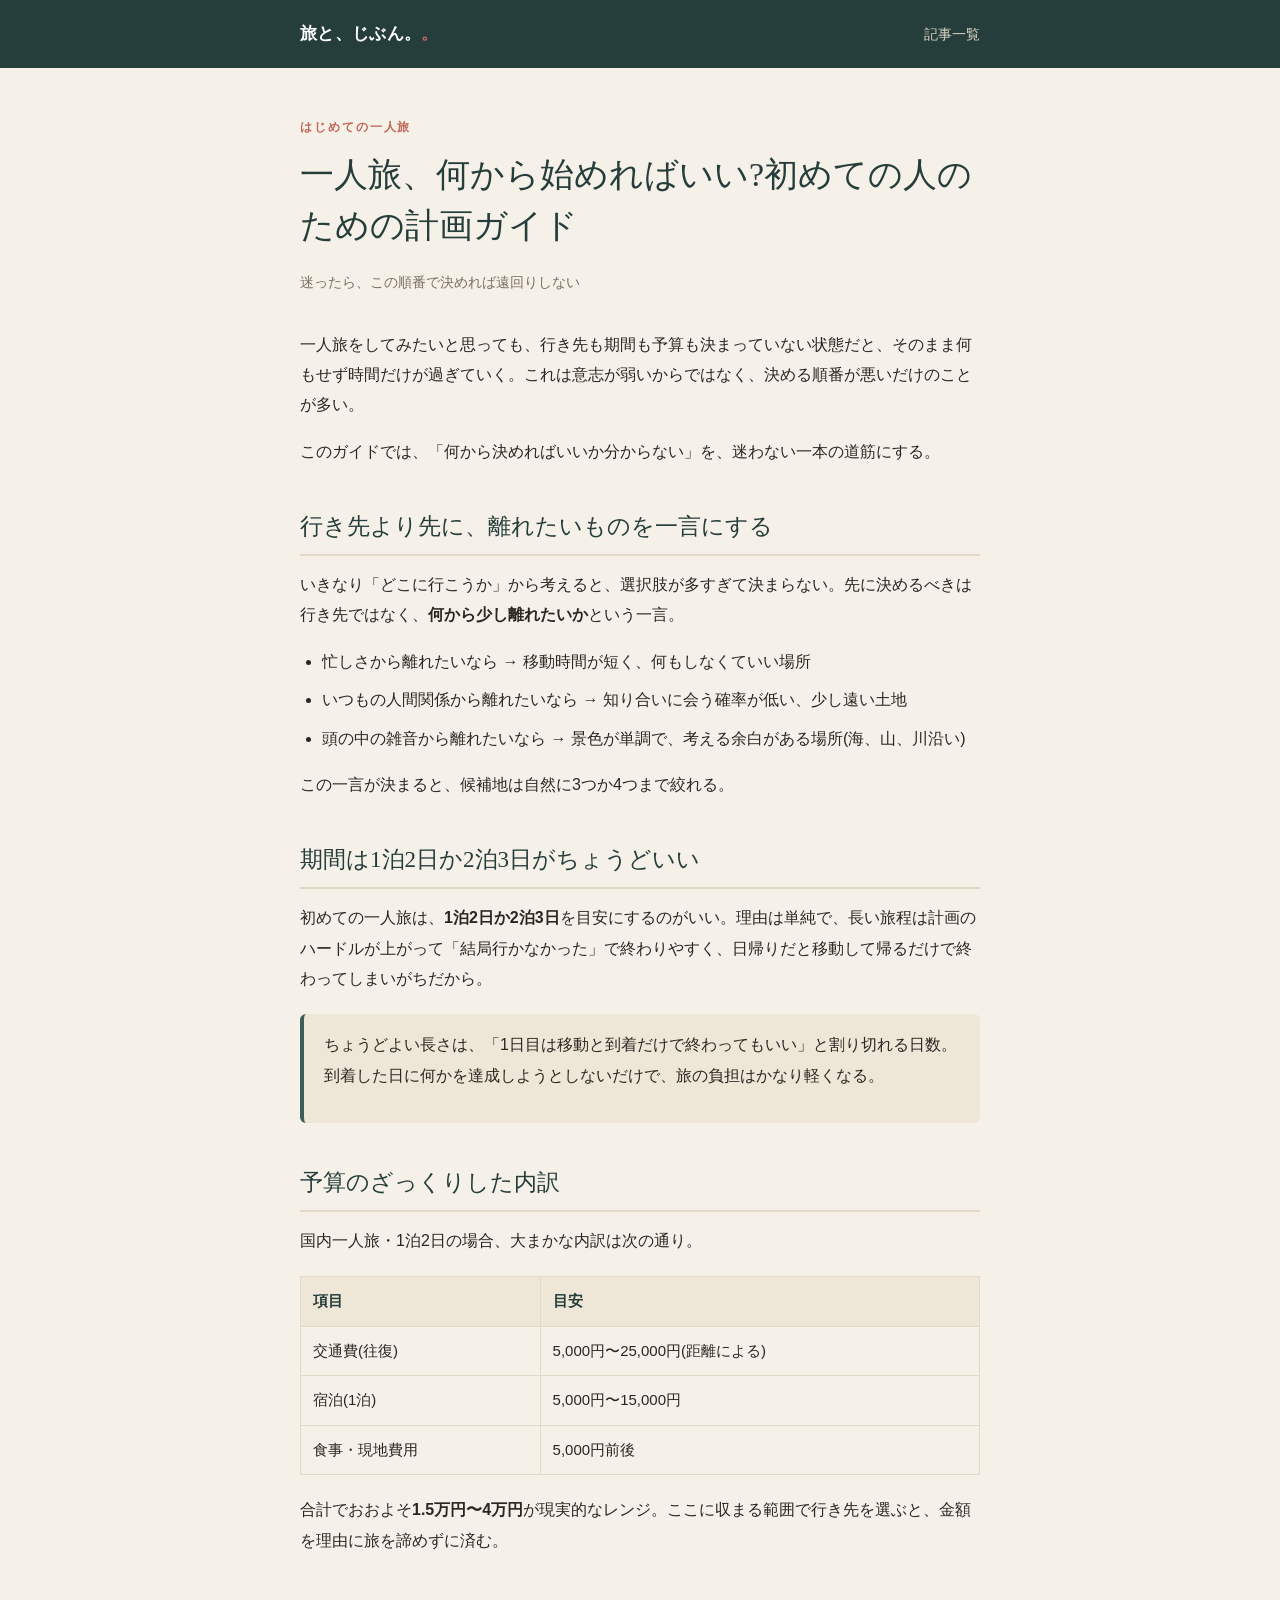
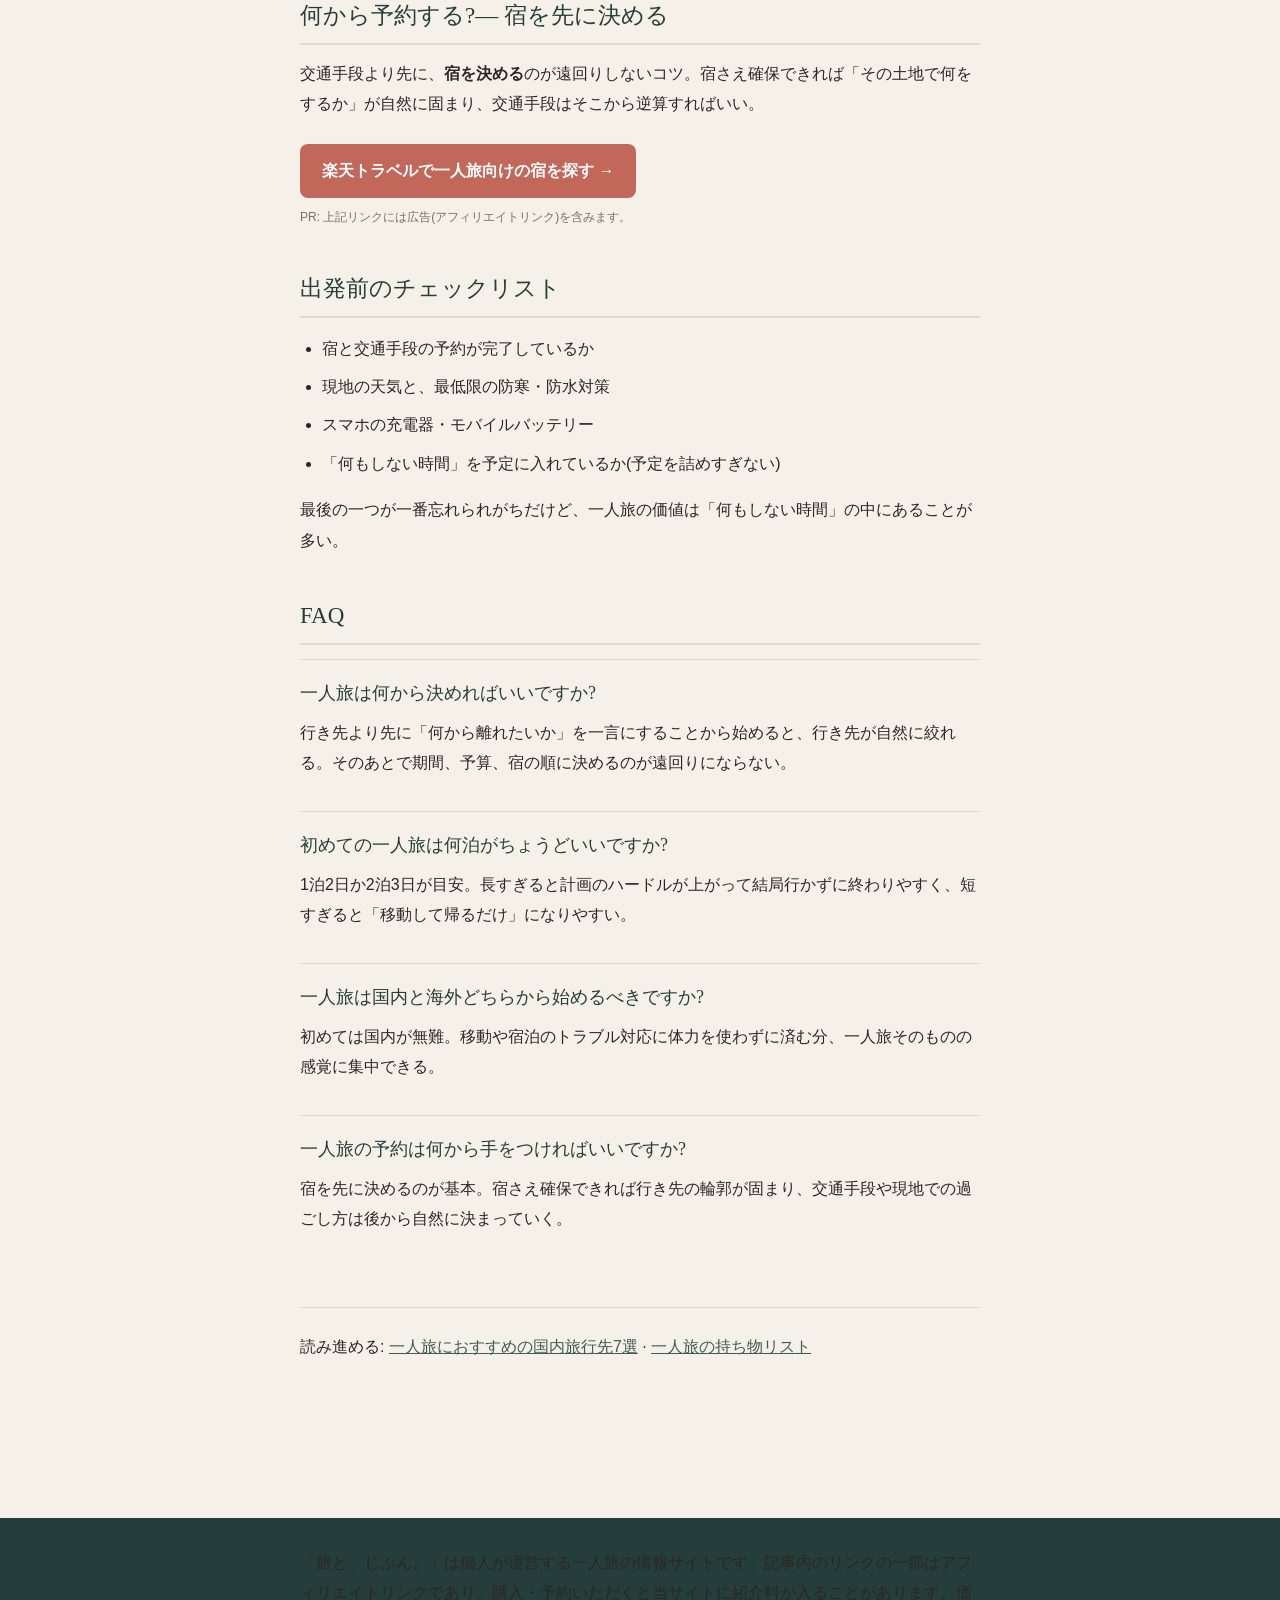
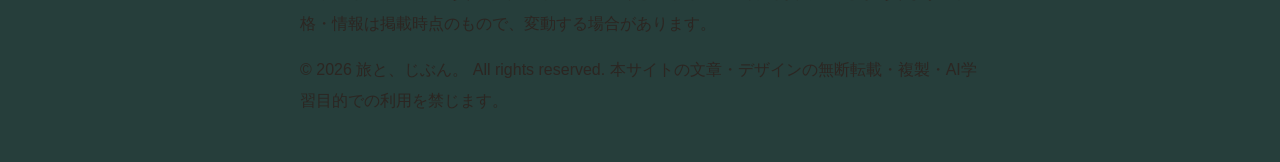
==== site/articles/hajimete-no-hitoritabi.html @ 1f42ce1c "Initial commit: site scaffold + AFB auto-publish pipeline Adds site/index.html, robots.txt, and copy" ====
<!doctype html>
<html lang="ja">
<head>
<meta charset="utf-8">
<meta name="viewport" content="width=device-width,initial-scale=1">
<title>一人旅、何から始めればいい?初めての人のための計画ガイド</title>
<meta name="description" content="一人旅をしたいけど何から決めればいいか分からない人向けの計画ガイド。行き先・期間・予算・予約の順番を、迷わないように一本の道筋にした。">
<link rel="stylesheet" href="../style.css">
<script type="application/ld+json">
{
  "@context": "https://schema.org",
  "@type": "FAQPage",
  "mainEntity": [
    {"@type": "Question", "name": "一人旅は何から決めればいいですか?", "acceptedAnswer": {"@type": "Answer", "text": "行き先より先に「何から離れたいか」を一言にすることから始めると、行き先が自然に絞れる。そのあとで期間、予算、宿の順に決めるのが遠回りにならない。"}},
    {"@type": "Question", "name": "初めての一人旅は何泊がちょうどいいですか?", "acceptedAnswer": {"@type": "Answer", "text": "1泊2日か2泊3日が目安。長すぎると計画のハードルが上がって結局行かずに終わりやすく、短すぎると「移動して帰るだけ」になりやすい。"}},
    {"@type": "Question", "name": "一人旅は国内と海外どちらから始めるべきですか?", "acceptedAnswer": {"@type": "Answer", "text": "初めては国内が無難。移動や宿泊のトラブル対応に体力を使わずに済む分、一人旅そのものの感覚に集中できる。"}},
    {"@type": "Question", "name": "一人旅の予約は何から手をつければいいですか?", "acceptedAnswer": {"@type": "Answer", "text": "宿を先に決めるのが基本。宿さえ確保できれば行き先の輪郭が固まり、交通手段や現地での過ごし方は後から自然に決まっていく。"}}
  ]
}
</script>
</head>
<body>
<header class="site"><div class="wrap"><a class="brand" href="../index.html">旅と、じぶん。<span>。</span></a><nav><a href="../index.html">記事一覧</a></nav></div></header>
<main><div class="wrap">
<p class="eyebrow">はじめての一人旅</p>
<h1>一人旅、何から始めればいい?初めての人のための計画ガイド</h1>
<p class="meta">迷ったら、この順番で決めれば遠回りしない</p>

<p>一人旅をしてみたいと思っても、行き先も期間も予算も決まっていない状態だと、そのまま何もせず時間だけが過ぎていく。これは意志が弱いからではなく、決める順番が悪いだけのことが多い。</p>
<p>このガイドでは、「何から決めればいいか分からない」を、迷わない一本の道筋にする。</p>

<h2>行き先より先に、離れたいものを一言にする</h2>
<p>いきなり「どこに行こうか」から考えると、選択肢が多すぎて決まらない。先に決めるべきは行き先ではなく、<strong>何から少し離れたいか</strong>という一言。</p>
<ul>
<li>忙しさから離れたいなら → 移動時間が短く、何もしなくていい場所</li>
<li>いつもの人間関係から離れたいなら → 知り合いに会う確率が低い、少し遠い土地</li>
<li>頭の中の雑音から離れたいなら → 景色が単調で、考える余白がある場所(海、山、川沿い)</li>
</ul>
<p>この一言が決まると、候補地は自然に3つか4つまで絞れる。</p>

<h2>期間は1泊2日か2泊3日がちょうどいい</h2>
<p>初めての一人旅は、<strong>1泊2日か2泊3日</strong>を目安にするのがいい。理由は単純で、長い旅程は計画のハードルが上がって「結局行かなかった」で終わりやすく、日帰りだと移動して帰るだけで終わってしまいがちだから。</p>
<div class="callout">
<p>ちょうどよい長さは、「1日目は移動と到着だけで終わってもいい」と割り切れる日数。到着した日に何かを達成しようとしないだけで、旅の負担はかなり軽くなる。</p>
</div>

<h2>予算のざっくりした内訳</h2>
<p>国内一人旅・1泊2日の場合、大まかな内訳は次の通り。</p>
<table>
<tr><th>項目</th><th>目安</th></tr>
<tr><td>交通費(往復)</td><td>5,000円〜25,000円(距離による)</td></tr>
<tr><td>宿泊(1泊)</td><td>5,000円〜15,000円</td></tr>
<tr><td>食事・現地費用</td><td>5,000円前後</td></tr>
</table>
<p>合計でおおよそ<strong>1.5万円〜4万円</strong>が現実的なレンジ。ここに収まる範囲で行き先を選ぶと、金額を理由に旅を諦めずに済む。</p>

<h2>何から予約する?— 宿を先に決める</h2>
<p>交通手段より先に、<strong>宿を決める</strong>のが遠回りしないコツ。宿さえ確保できれば「その土地で何をするか」が自然に固まり、交通手段はそこから逆算すればいい。</p>
<a class="cta" href="https://travel.rakuten.co.jp/" target="_blank" rel="noopener sponsored">楽天トラベルで一人旅向けの宿を探す &rarr;</a>
<!-- TODO: 楽天アフィリエイトで発行した楽天トラベル用トラッキングリンクに差し替える -->
<p class="cta-note">PR: 上記リンクには広告(アフィリエイトリンク)を含みます。</p>

<h2>出発前のチェックリスト</h2>
<ul>
<li>宿と交通手段の予約が完了しているか</li>
<li>現地の天気と、最低限の防寒・防水対策</li>
<li>スマホの充電器・モバイルバッテリー</li>
<li>「何もしない時間」を予定に入れているか(予定を詰めすぎない)</li>
</ul>
<p>最後の一つが一番忘れられがちだけど、一人旅の価値は「何もしない時間」の中にあることが多い。</p>

<h2>FAQ</h2>
<div class="faq-item"><h3>一人旅は何から決めればいいですか?</h3><p>行き先より先に「何から離れたいか」を一言にすることから始めると、行き先が自然に絞れる。そのあとで期間、予算、宿の順に決めるのが遠回りにならない。</p></div>
<div class="faq-item"><h3>初めての一人旅は何泊がちょうどいいですか?</h3><p>1泊2日か2泊3日が目安。長すぎると計画のハードルが上がって結局行かずに終わりやすく、短すぎると「移動して帰るだけ」になりやすい。</p></div>
<div class="faq-item"><h3>一人旅は国内と海外どちらから始めるべきですか?</h3><p>初めては国内が無難。移動や宿泊のトラブル対応に体力を使わずに済む分、一人旅そのものの感覚に集中できる。</p></div>
<div class="faq-item"><h3>一人旅の予約は何から手をつければいいですか?</h3><p>宿を先に決めるのが基本。宿さえ確保できれば行き先の輪郭が固まり、交通手段や現地での過ごし方は後から自然に決まっていく。</p></div>

<div class="crosslinks">
<p>読み進める: <a href="hitoritabi-kokunai-osusume.html">一人旅におすすめの国内旅行先7選</a> &middot; <a href="hitoritabi-mochimono-list.html">一人旅の持ち物リスト</a></p>
</div>
</div></main>
<footer class="site"><div class="wrap"><p>「旅と、じぶん。」は個人が運営する一人旅の情報サイトです。記事内のリンクの一部はアフィリエイトリンクであり、購入・予約いただくと当サイトに紹介料が入ることがあります。価格・情報は掲載時点のもので、変動する場合があります。</p><p>© 2026 旅と、じぶん。 All rights reserved. 本サイトの文章・デザインの無断転載・複製・AI学習目的での利用を禁じます。</p></div></footer>
</body>
</html>
---- site/style.css ----
:root {
  --teal: #3e5c58;
  --teal-dark: #263e3b;
  --paper: #f6f1e8;
  --ink: #2c2622;
  --muted: #7a6f63;
  --line: #e4d9c8;
  --rose: #c1685a;
  --rose-dark: #a35348;
}
* { box-sizing: border-box; }
html { scroll-behavior: smooth; }
body {
  margin: 0;
  font-family: "Hiragino Kaku Gothic ProN", "Yu Gothic", "游ゴシック体", "Noto Sans JP", sans-serif;
  color: var(--ink);
  background: var(--paper);
  line-height: 1.9;
}
.wrap { max-width: 720px; margin: 0 auto; padding: 0 20px; }
header.site {
  background: var(--teal-dark);
  color: #fff;
  padding: 18px 0;
}
header.site .wrap { display: flex; align-items: center; justify-content: space-between; }
header.site a.brand {
  color: #fff;
  text-decoration: none;
  font-weight: 700;
  font-size: 17px;
  letter-spacing: 0.02em;
}
header.site a.brand span { color: var(--rose); }
header.site nav a {
  color: #d9d2c6;
  text-decoration: none;
  font-size: 14px;
  margin-left: 18px;
}
main { padding: 48px 0 80px; }
.eyebrow {
  font-size: 12px;
  font-weight: 700;
  letter-spacing: 0.16em;
  color: var(--rose);
  text-transform: uppercase;
  margin-bottom: 10px;
}
h1 {
  font-family: "Hiragino Mincho ProN", "YuMincho", "游明朝体", "Noto Serif JP", serif;
  font-weight: 500;
  font-size: 34px;
  line-height: 1.5;
  margin: 0 0 18px;
  color: var(--teal-dark);
}
h2 {
  font-family: "Hiragino Mincho ProN", "YuMincho", "游明朝体", "Noto Serif JP", serif;
  font-weight: 500;
  font-size: 23px;
  line-height: 1.6;
  margin: 42px 0 14px;
  color: var(--teal-dark);
  border-bottom: 2px solid var(--line);
  padding-bottom: 8px;
}
h3 {
  font-family: "Hiragino Mincho ProN", "YuMincho", "游明朝体", serif;
  font-weight: 500;
  font-size: 18px;
  margin: 26px 0 10px;
  color: var(--teal-dark);
}
p { margin: 0 0 16px; font-size: 16px; color: var(--ink); }
.meta { color: var(--muted); font-size: 14px; margin-bottom: 34px; }
ul, ol { padding-left: 22px; }
li { margin-bottom: 8px; }
table { width: 100%; border-collapse: collapse; margin: 20px 0; font-size: 15px; }
th, td { border: 1px solid var(--line); padding: 10px 12px; text-align: left; }
th { background: #eee6d6; color: var(--teal-dark); }
.callout {
  background: #eee6d6;
  border-left: 4px solid var(--teal);
  padding: 16px 20px;
  border-radius: 6px;
  margin: 20px 0;
}
.cta {
  display: inline-block;
  background: var(--rose);
  color: #fff !important;
  text-decoration: none;
  font-weight: 700;
  padding: 12px 22px;
  border-radius: 8px;
  margin: 8px 0 20px;
}
.cta:hover { background: var(--rose-dark); }
.cta-note {
  font-size: 12px;
  color: var(--muted);
  margin: -12px 0 20px;
}
.faq-item { border-top: 1px solid var(--line); padding: 16px 0; }
.faq-item:last-child { border-bottom: 1px solid var(--line); }
.faq-item h3 { margin: 0 0 8px; }
.article-card {
  display: block;
  background: #fffdf8;
  border: 1px solid var(--line);
  border-radius: 12px;
  padding: 22px 24px;
  margin-bottom: 16px;
  text-decoration: none;
  color: inherit;
  transition: box-shadow .15s ease, transform .15s ease;
}
.article-card:hover { box-shadow: 0 8px 24px rgba(38,62,59,0.12); transform: translateY(-1px); }
.article-card h2 { margin: 0 0 8px; border: 0; padding: 0; font-size: 19px; }
.article-card p { margin: 0; color: var(--muted); font-size: 14px; }
footer.site {
  background: var(--teal-dark);
  color: #cbd3d0;
  padding: 30px 0;
  font-size: 13px;
  margin-top: 60px;
}
footer.site a { color: #fff; }
.disclosure {
  font-size: 12px;
  color: var(--muted);
  background: #eee6d6;
  border: 1px solid var(--line);
  border-radius: 8px;
  padding: 10px 14px;
  margin: 24px 0;
}
.crosslinks { margin-top: 40px; padding-top: 24px; border-top: 1px solid var(--line); }
.crosslinks a { color: var(--teal); }
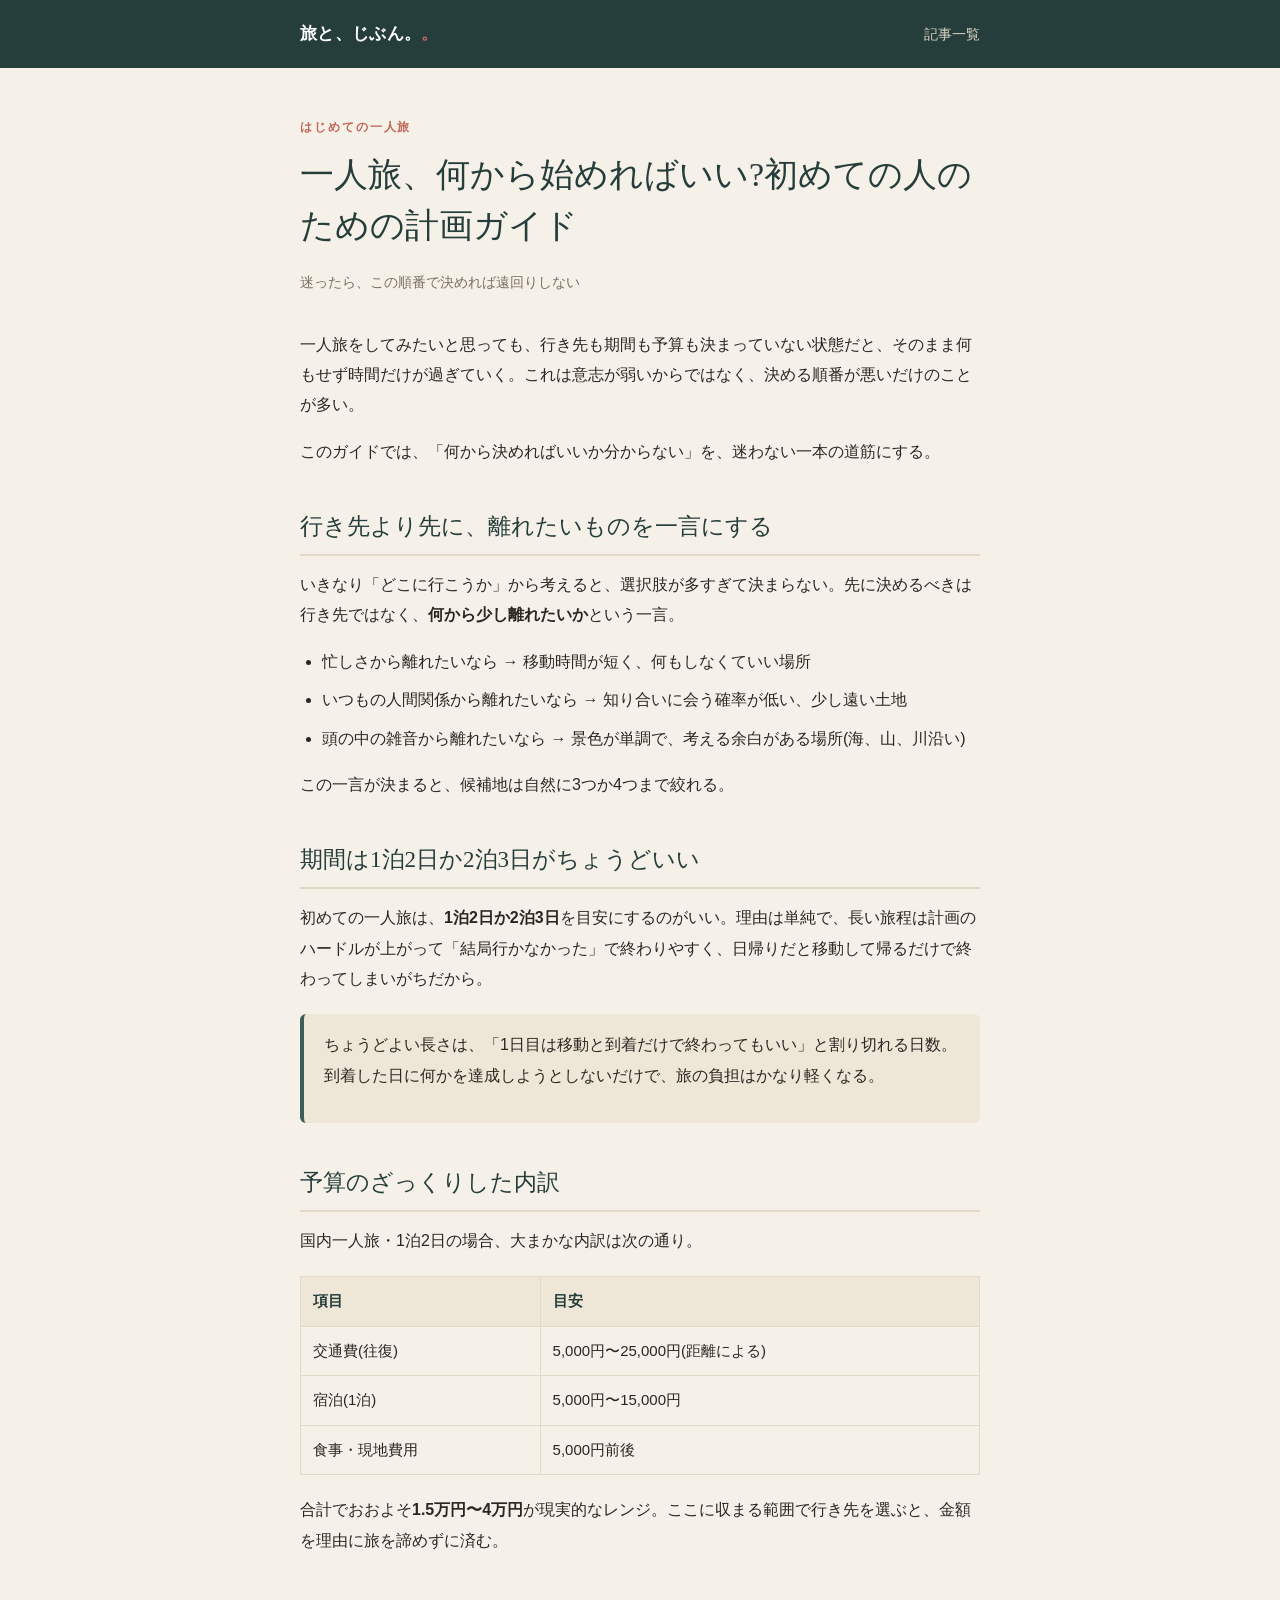
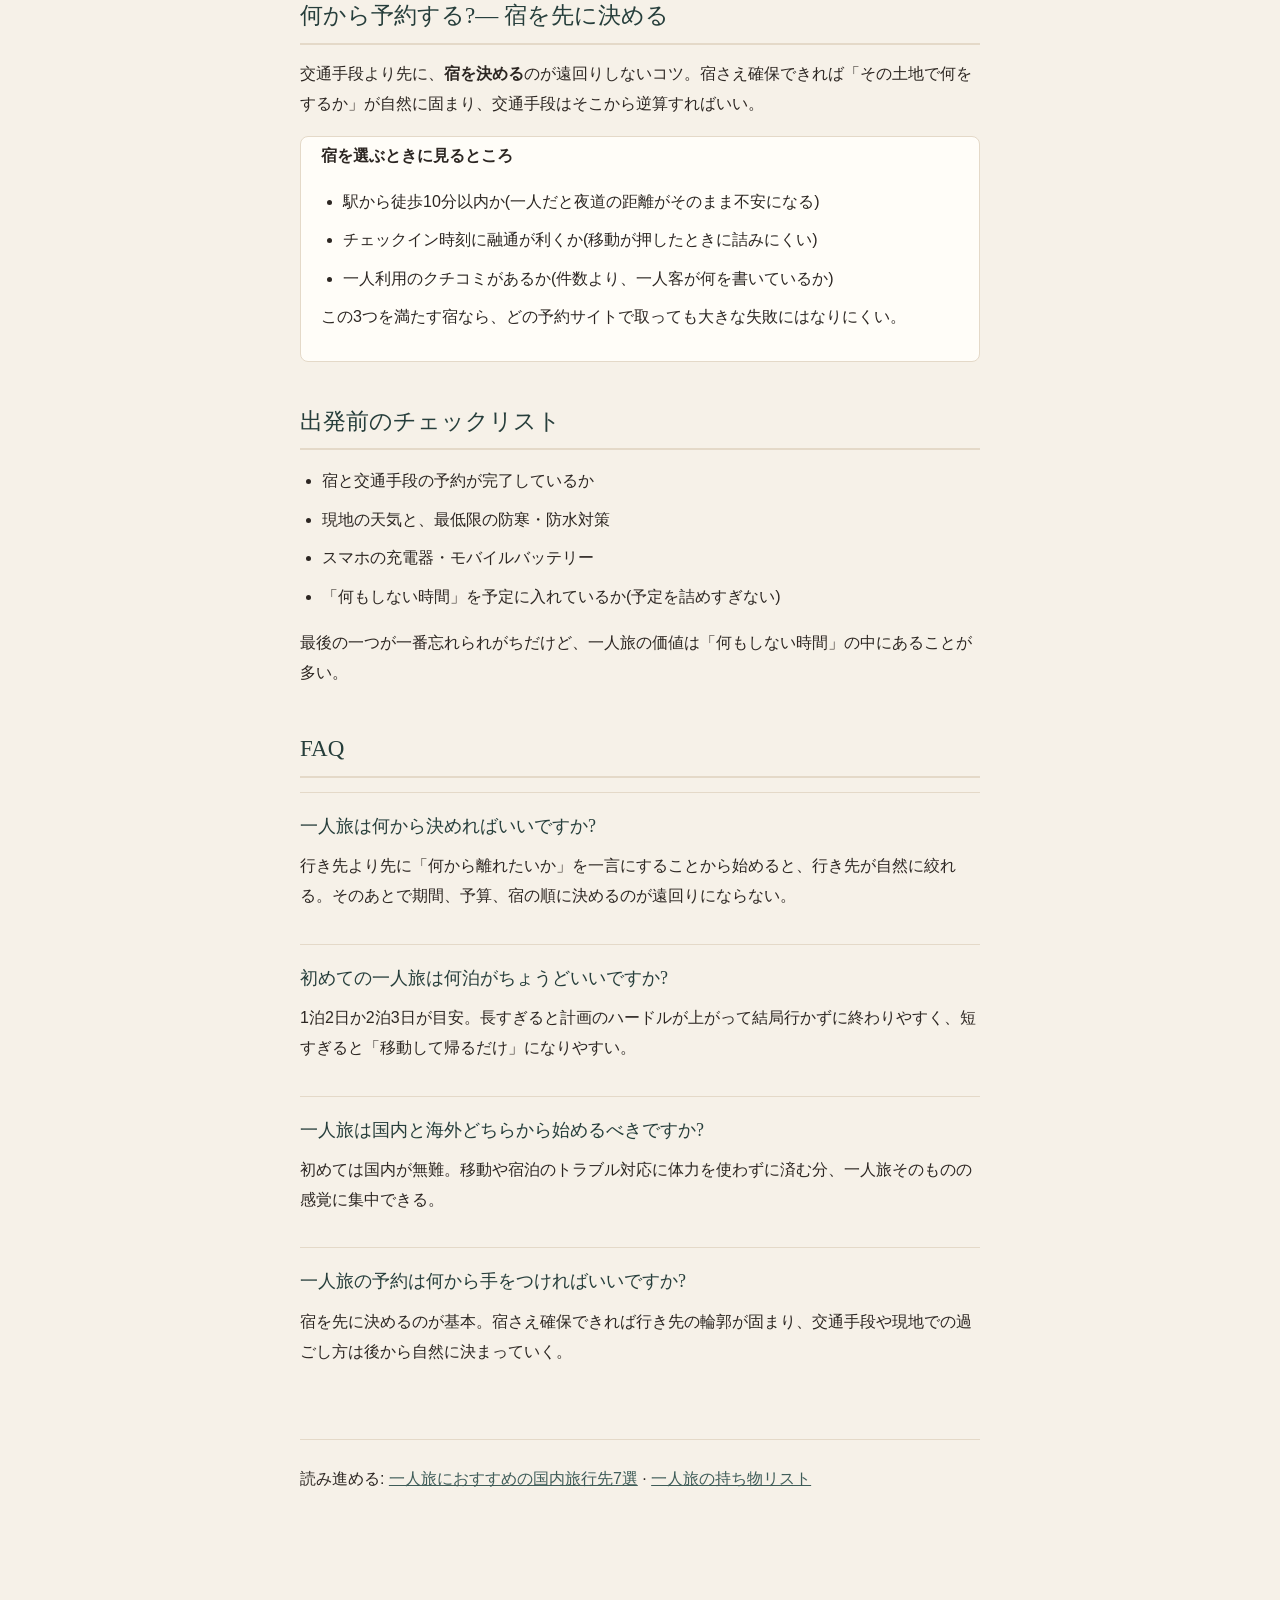
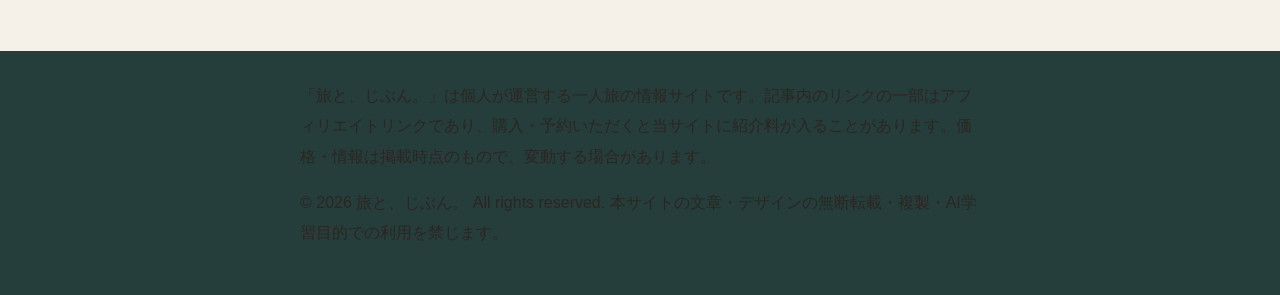
==== commit cb2f5ab3: "Add missing styles for generated articles, retire the dead CTA The pipeline's render() emits .affili" ====
--- a/site/articles/hajimete-no-hitoritabi.html
+++ b/site/articles/hajimete-no-hitoritabi.html
@@ -56,9 +56,19 @@
 
 <h2>何から予約する?— 宿を先に決める</h2>
 <p>交通手段より先に、<strong>宿を決める</strong>のが遠回りしないコツ。宿さえ確保できれば「その土地で何をするか」が自然に固まり、交通手段はそこから逆算すればいい。</p>
-<a class="cta" href="https://travel.rakuten.co.jp/" target="_blank" rel="noopener sponsored">楽天トラベルで一人旅向けの宿を探す &rarr;</a>
-<!-- TODO: 楽天アフィリエイトで発行した楽天トラベル用トラッキングリンクに差し替える -->
-<p class="cta-note">PR: 上記リンクには広告(アフィリエイトリンク)を含みます。</p>
+<!-- AFB_CTA_SLOT: AFB管理画面で発行したリンクコードをここに貼り、下のcta-fallbackブロックを削除する。
+     リンクコードは改変・短縮せずそのまま貼ること(automation/CLAUDE.mdの禁止事項)。
+     広告リンクを設置したら、直後に次の一文を必ず添える:
+     <p class="cta-note">PR: 上記リンクには広告(アフィリエイトリンク)を含みます。</p> -->
+<div class="cta-fallback">
+<p><strong>宿を選ぶときに見るところ</strong></p>
+<ul>
+<li>駅から徒歩10分以内か(一人だと夜道の距離がそのまま不安になる)</li>
+<li>チェックイン時刻に融通が利くか(移動が押したときに詰みにくい)</li>
+<li>一人利用のクチコミがあるか(件数より、一人客が何を書いているか)</li>
+</ul>
+<p>この3つを満たす宿なら、どの予約サイトで取っても大きな失敗にはなりにくい。</p>
+</div>
 
 <h2>出発前のチェックリスト</h2>
 <ul>
--- a/site/style.css
+++ b/site/style.css
@@ -97,6 +97,14 @@
   margin: 8px 0 20px;
 }
 .cta:hover { background: var(--rose-dark); }
+.cta-fallback {
+  background: #fffdf8;
+  border: 1px solid var(--line);
+  border-radius: 8px;
+  padding: 4px 20px 12px;
+  margin: 8px 0 20px;
+}
+.cta-fallback ul { margin: 8px 0; }
 .cta-note {
   font-size: 12px;
   color: var(--muted);
@@ -138,3 +146,37 @@
 }
 .crosslinks { margin-top: 40px; padding-top: 24px; border-top: 1px solid var(--line); }
 .crosslinks a { color: var(--teal); }
+
+/* 自動生成記事(automation/afb_article_pipeline.py の render())が使うクラス。
+   広告表記は本文と見分けがつかないと開示の意味がないので、明確に区別させる。 */
+.affiliate-disclosure {
+  background: #fff4e6;
+  border: 1px solid #f0c894;
+  border-radius: 6px;
+  padding: 10px 14px;
+  margin: 0 0 20px;
+  font-size: 13px;
+  line-height: 1.7;
+}
+.affiliate-offer {
+  background: #fffdf8;
+  border: 1px solid var(--line);
+  border-radius: 8px;
+  padding: 4px 20px 16px;
+  margin: 28px 0 20px;
+}
+.affiliate-offer h2 {
+  font-size: 18px;
+  margin: 16px 0 12px;
+}
+.affiliate-offer a {
+  display: inline-block;
+  background: var(--rose);
+  color: #fff !important;
+  text-decoration: none;
+  font-weight: 700;
+  padding: 12px 22px;
+  border-radius: 8px;
+  margin: 4px 0;
+}
+.affiliate-offer a:hover { background: var(--rose-dark); }
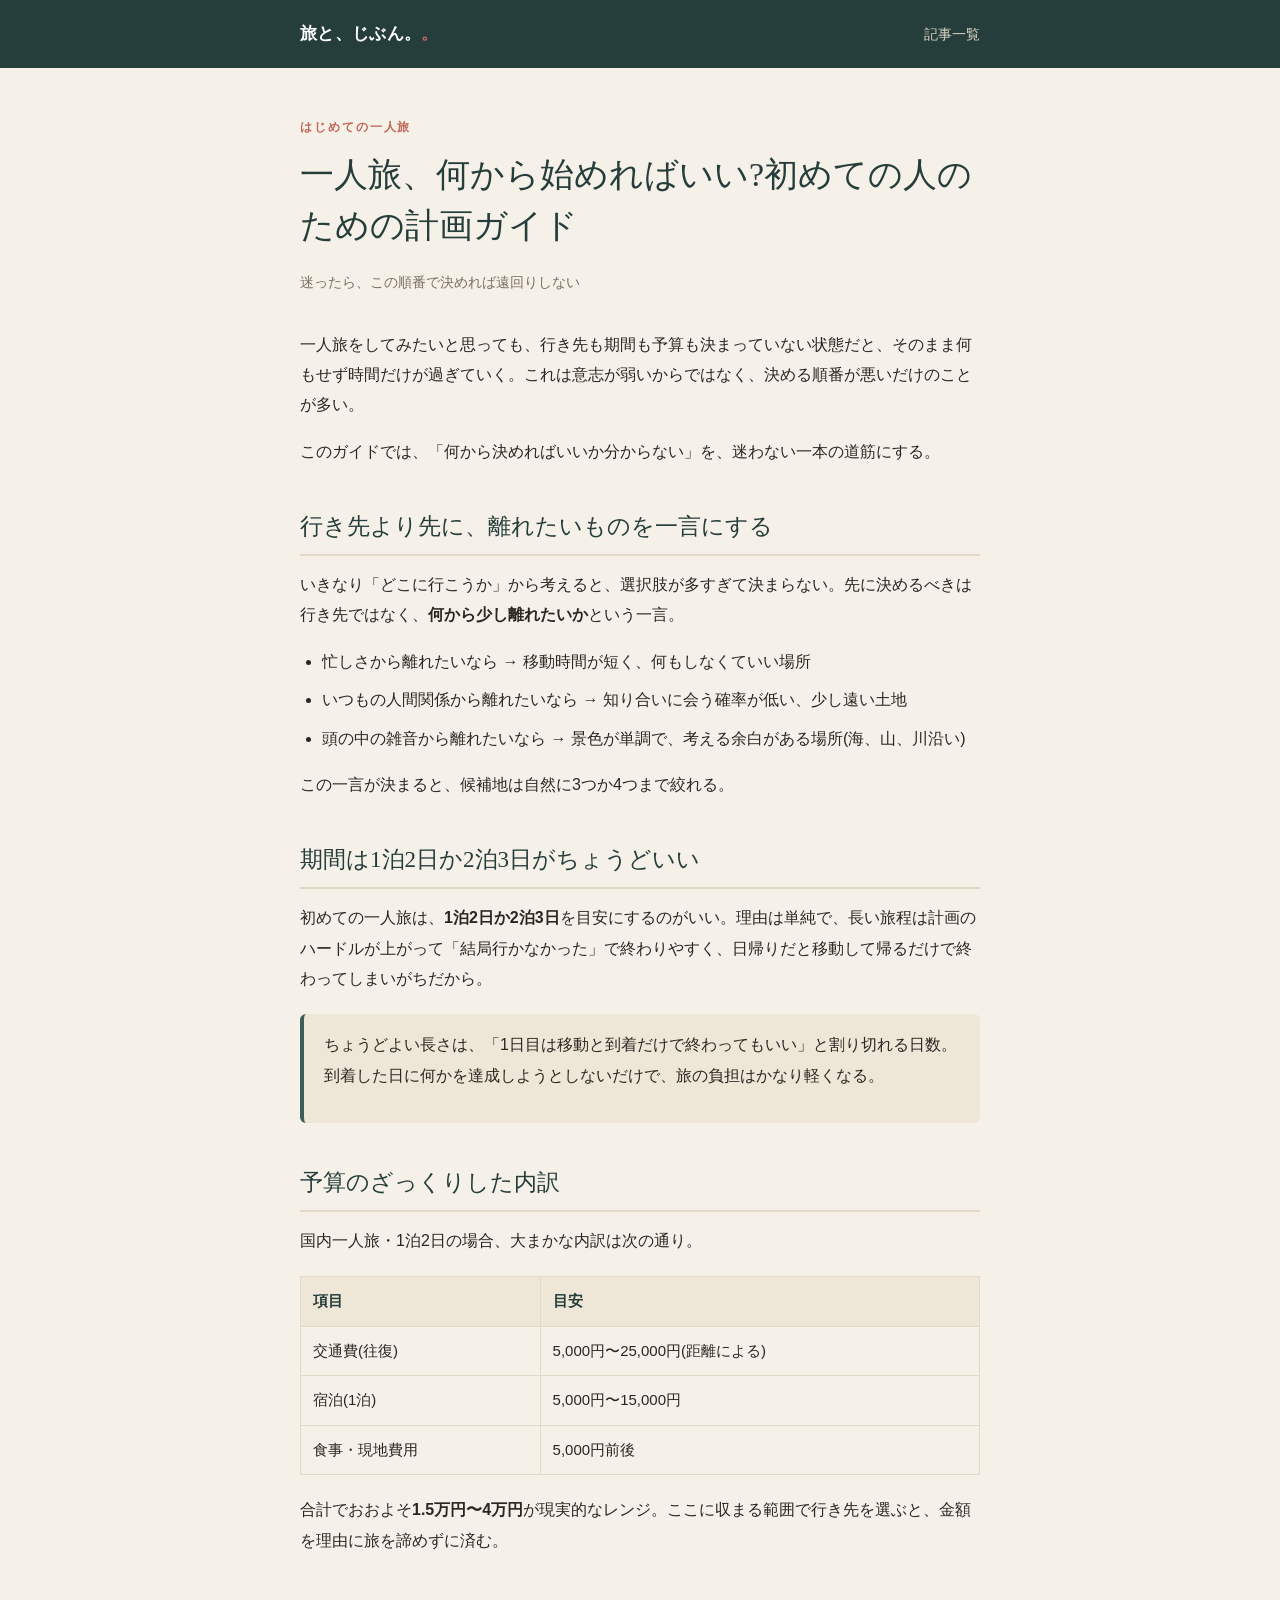
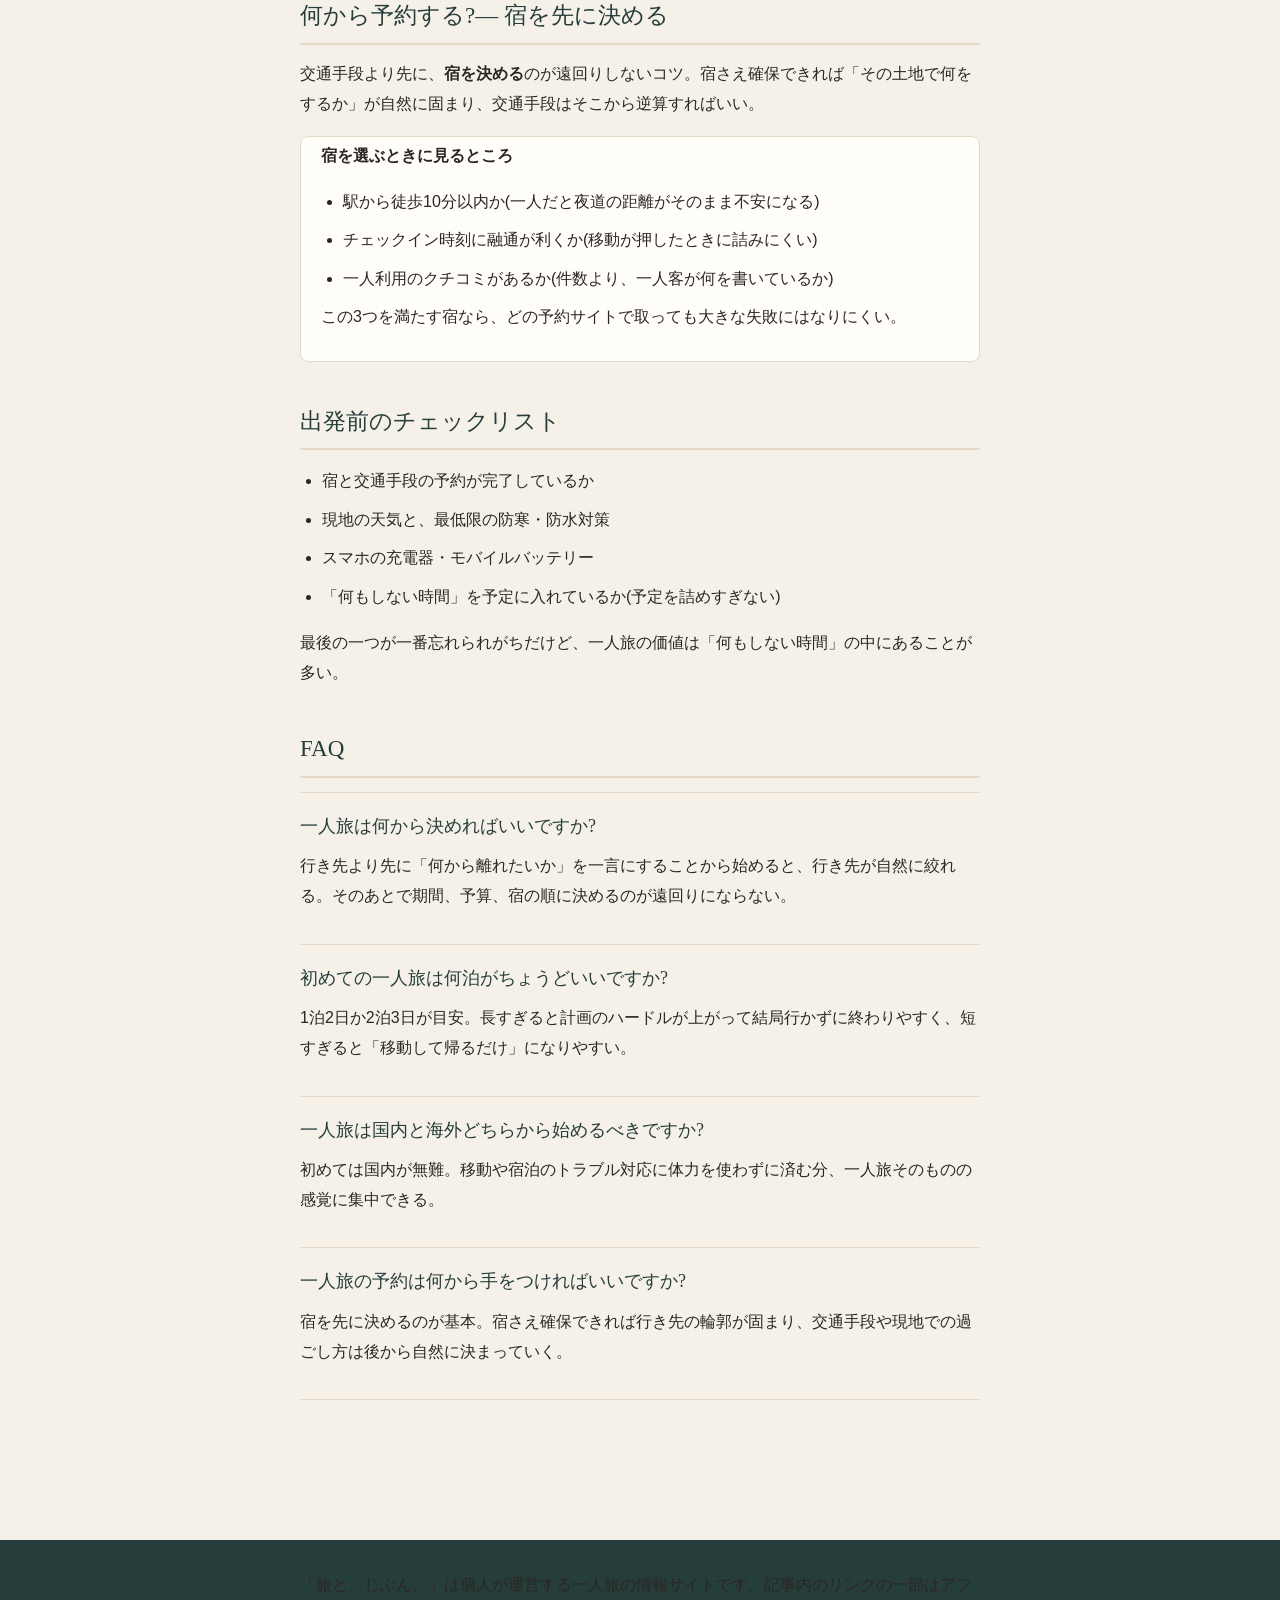
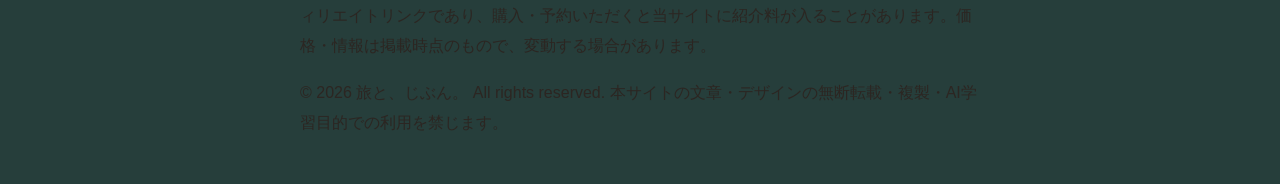
==== commit fb230337: "書いていない記事への回遊リンクを外す 記事末尾の「読み進める」2本が、どちらも存在しないファイルを 指していた。公開したら読者が2本とも404を踏む。  記事を書いたら戻せるよう、外した理由をコメント" ====
--- a/site/articles/hajimete-no-hitoritabi.html
+++ b/site/articles/hajimete-no-hitoritabi.html
@@ -85,9 +85,9 @@
 <div class="faq-item"><h3>一人旅は国内と海外どちらから始めるべきですか?</h3><p>初めては国内が無難。移動や宿泊のトラブル対応に体力を使わずに済む分、一人旅そのものの感覚に集中できる。</p></div>
 <div class="faq-item"><h3>一人旅の予約は何から手をつければいいですか?</h3><p>宿を先に決めるのが基本。宿さえ確保できれば行き先の輪郭が固まり、交通手段や現地での過ごし方は後から自然に決まっていく。</p></div>
 
-<div class="crosslinks">
-<p>読み進める: <a href="hitoritabi-kokunai-osusume.html">一人旅におすすめの国内旅行先7選</a> &middot; <a href="hitoritabi-mochimono-list.html">一人旅の持ち物リスト</a></p>
-</div>
+<!-- 回遊リンクは記事が増えてから戻す。リンク先の
+     hitoritabi-kokunai-osusume.html と hitoritabi-mochimono-list.html は
+     まだ書いていないので、置いたままだと読者が2本とも404を踏む。 -->
 </div></main>
 <footer class="site"><div class="wrap"><p>「旅と、じぶん。」は個人が運営する一人旅の情報サイトです。記事内のリンクの一部はアフィリエイトリンクであり、購入・予約いただくと当サイトに紹介料が入ることがあります。価格・情報は掲載時点のもので、変動する場合があります。</p><p>© 2026 旅と、じぶん。 All rights reserved. 本サイトの文章・デザインの無断転載・複製・AI学習目的での利用を禁じます。</p></div></footer>
 </body>
